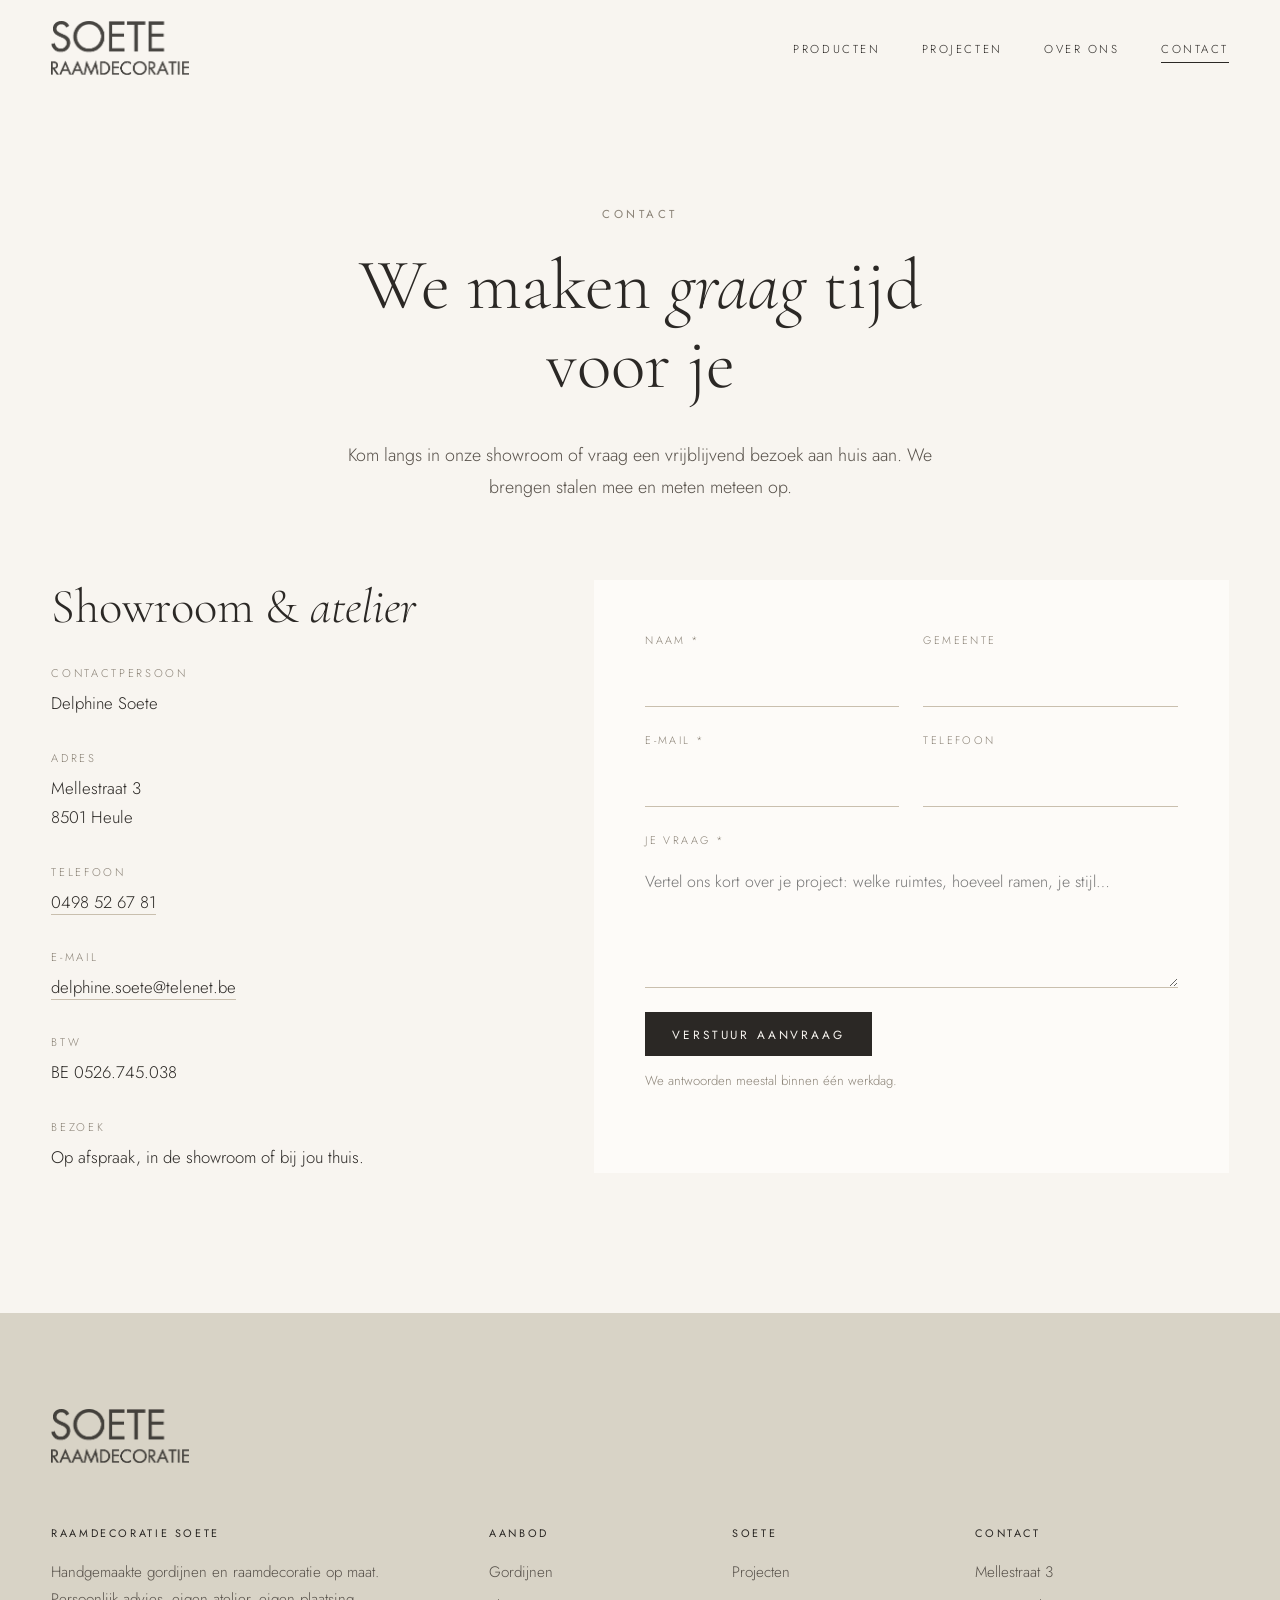
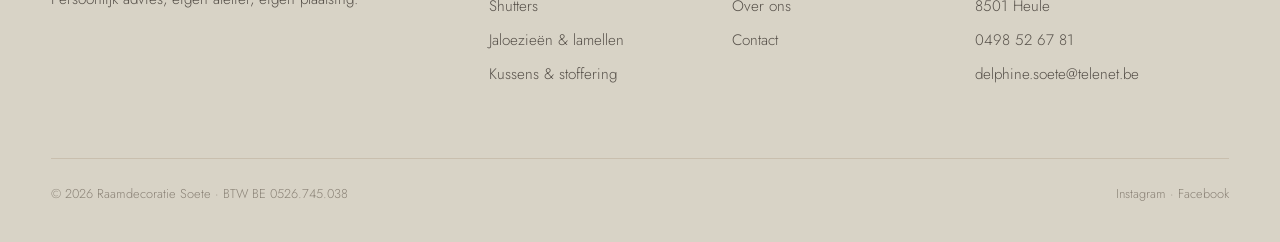
==== contact.html @ e117635f "Eerste versie website Soete Raamdecoratie Co-Authored-By: Claude Opus 5.5 <noreply@anthropic.com>" ====
<!doctype html>
<html lang="nl-BE">
<head>
  <meta charset="utf-8">
  <meta name="viewport" content="width=device-width, initial-scale=1">
  <title>Contact — Raamdecoratie Soete</title>
  <meta name="description" content="Maak een afspraak bij Raamdecoratie Soete voor advies aan huis of in de showroom.">
  <link rel="preconnect" href="https://fonts.googleapis.com">
  <link rel="preconnect" href="https://fonts.gstatic.com" crossorigin>
  <link href="https://fonts.googleapis.com/css2?family=Cormorant+Garamond:ital,wght@0,300;0,400;0,500;1,300;1,400&family=Jost:wght@300;400&display=swap" rel="stylesheet">
  <link rel="stylesheet" href="css/style.css">
</head>
<body>

<header class="site-header">
  <nav class="container nav" aria-label="Hoofdmenu">
    <a class="logo" href="index.html"><img src="images/logo.png" alt="Soete Raamdecoratie" width="558" height="219"></a>
    <ul class="nav__group">
      <li><a href="producten.html">Producten</a></li>
      <li><a href="projecten.html">Projecten</a></li>
      <li><a href="over-ons.html">Over ons</a></li>
      <li><a href="contact.html" aria-current="page">Contact</a></li>
    </ul>
    <button class="nav__toggle" aria-label="Menu" aria-expanded="false"><span></span><span></span></button>
    <ul class="nav__mobile">
      <li><a href="index.html">Home</a></li>
      <li><a href="producten.html">Producten</a></li>
      <li><a href="projecten.html">Projecten</a></li>
      <li><a href="over-ons.html">Over ons</a></li>
      <li><a href="contact.html">Contact</a></li>
    </ul>
  </nav>
</header>

<main>
  <section class="page-hero">
    <div class="container">
      <span class="eyebrow">Contact</span>
      <h1>We maken <em>graag</em> tijd voor je</h1>
      <p class="lead">Kom langs in onze showroom of vraag een vrijblijvend bezoek aan huis aan. We brengen stalen mee en meten meteen op.</p>
    </div>
  </section>

  <section class="section" style="padding-top:0">
    <div class="container contact-grid">
      <div class="contact-info reveal">
        <h2>Showroom &amp; <em>atelier</em></h2>
        <dl>
          <dt>Contactpersoon</dt>
          <dd>Delphine Soete</dd>
          <dt>Adres</dt>
          <dd>Mellestraat 3<br>8501 Heule</dd>
          <dt>Telefoon</dt>
          <dd><a href="tel:+32498526781">0498 52 67 81</a></dd>
          <dt>E-mail</dt>
          <dd><a href="mailto:delphine.soete@telenet.be">delphine.soete@telenet.be</a></dd>
          <dt>BTW</dt>
          <dd>BE 0526.745.038</dd>
          <dt>Bezoek</dt>
          <dd>Op afspraak, in de showroom of bij jou thuis.</dd>
        </dl>
      </div>

      <div class="form reveal">
        <!-- Zonder action opent het formulier een e-mail. Voor echte verzending: vul action in (bv. Formspree) en method="POST". -->
        <form id="contact-form" data-mailto="delphine.soete@telenet.be">
          <div class="form__row">
            <div class="field"><label for="naam">Naam *</label><input id="naam" name="naam" required autocomplete="name"></div>
            <div class="field"><label for="gemeente">Gemeente</label><input id="gemeente" name="gemeente" autocomplete="address-level2"></div>
          </div>
          <div class="form__row">
            <div class="field"><label for="email">E-mail *</label><input id="email" name="email" type="email" required autocomplete="email"></div>
            <div class="field"><label for="telefoon">Telefoon</label><input id="telefoon" name="telefoon" type="tel" autocomplete="tel"></div>
          </div>
          <div class="field"><label for="bericht">Je vraag *</label><textarea id="bericht" name="bericht" required placeholder="Vertel ons kort over je project: welke ruimtes, hoeveel ramen, je stijl…"></textarea></div>
          <button class="btn btn--solid" type="submit">Verstuur aanvraag</button>
          <p class="form__note">We antwoorden meestal binnen één werkdag.</p>
        </form>
        <p class="form__success">Dank je wel! We nemen snel contact met je op.</p>
      </div>
    </div>
  </section>
</main>

<footer class="site-footer">
  <div class="container">
    <div class="footer-top">
      <a class="logo" href="index.html"><img src="images/logo.png" alt="Soete Raamdecoratie" width="558" height="219"></a>
    </div>
    <div class="footer-grid">
      <div>
        <h4>Raamdecoratie Soete</h4>
        <p>Handgemaakte gordijnen en raamdecoratie op maat.<br>Persoonlijk advies, eigen atelier, eigen plaatsing.</p>
      </div>
      <div>
        <h4>Aanbod</h4>
        <ul>
          <li><a href="producten.html#gordijnen">Gordijnen</a></li>
          <li><a href="producten.html#shutters">Shutters</a></li>
          <li><a href="producten.html#jaloezieen">Jaloezieën &amp; lamellen</a></li>
          <li><a href="producten.html#stoffering">Kussens &amp; stoffering</a></li>
        </ul>
      </div>
      <div>
        <h4>Soete</h4>
        <ul>
          <li><a href="projecten.html">Projecten</a></li>
          <li><a href="over-ons.html">Over ons</a></li>
          <li><a href="contact.html">Contact</a></li>
        </ul>
      </div>
      <div>
        <h4>Contact</h4>
        <ul>
          <li>Mellestraat 3</li>
          <li>8501 Heule</li>
          <li><a href="tel:+32498526781">0498 52 67 81</a></li>
          <li><a href="mailto:delphine.soete@telenet.be">delphine.soete@telenet.be</a></li>
        </ul>
      </div>
    </div>
    <div class="footer-bottom">
      <span>© <span data-year>2026</span> Raamdecoratie Soete · BTW BE 0526.745.038</span>
      <span><a href="https://www.instagram.com/soeteraamdecoratie/" target="_blank" rel="noopener">Instagram</a> · <a href="https://www.facebook.com/soeteraamdecoratie/?locale=nl_BE" target="_blank" rel="noopener">Facebook</a></span>
    </div>
  </div>
</footer>

<script src="js/main.js"></script>
</body>
</html>
---- css/style.css ----
/* ==========================================================
   Raamdecoratie Soete — stijlblad
   Rustig & warm: ivoor, greige, linnen; serif titels met cursief
   accent; roestbruin accent (uit de fluwelen kussens).
   ========================================================== */

:root {
  --ivory: #f8f5f0;
  --paper: #fdfbf8;
  --linen: #ede7dd;
  --greige: #d8d3c6;
  --sand: #c9bfae;
  --stone: #8b8377;
  --ink: #2b2825;
  --ink-soft: #57514a;
  --accent: #8c4f33;
  --accent-dark: #6e3d27;

  --serif: "Cormorant Garamond", "Times New Roman", serif;
  --sans: "Jost", "Helvetica Neue", Arial, sans-serif;

  --maxw: 1280px;
  --gutter: clamp(16px, 4vw, 56px);
  --ease: cubic-bezier(.2, .7, .2, 1);
}

*, *::before, *::after { box-sizing: border-box; }
html { scroll-behavior: smooth; }
body {
  margin: 0;
  background: var(--ivory);
  color: var(--ink);
  font-family: var(--sans);
  font-weight: 300;
  font-size: 17px;
  line-height: 1.75;
  -webkit-font-smoothing: antialiased;
}
img { display: block; max-width: 100%; height: auto; }
a { color: inherit; }

h1, h2, h3, h4 {
  font-family: var(--serif);
  font-weight: 400;
  line-height: 1.1;
  margin: 0 0 .5em;
}
h1 { font-size: clamp(2.7rem, 5.6vw, 5.2rem); font-weight: 300; }
h2 { font-size: clamp(2rem, 3.8vw, 3.3rem); font-weight: 300; }
h3 { font-size: clamp(1.4rem, 2vw, 1.75rem); }
h1 em, h2 em { font-style: italic; }
p { margin: 0 0 1.1em; }

.eyebrow {
  display: inline-block;
  font-size: .72rem;
  letter-spacing: .3em;
  text-transform: uppercase;
  font-weight: 400;
  color: var(--stone);
  margin-bottom: 1.4rem;
}

.container { width: 100%; max-width: var(--maxw); margin: 0 auto; padding: 0 var(--gutter); }
.section { padding: clamp(80px, 11vw, 150px) 0; }
.section--linen { background: var(--linen); }
.section--greige { background: var(--greige); }
.section--ink { background: var(--ink); color: var(--ivory); }
.section--ink .eyebrow { color: var(--sand); }
.center { text-align: center; }
.lead { font-size: 1.12rem; color: var(--ink-soft); max-width: 620px; }
.center .lead { margin-left: auto; margin-right: auto; }
.statement {
  font-family: var(--serif); font-weight: 300; text-align: center;
  font-size: clamp(1.8rem, 3.4vw, 2.9rem); line-height: 1.3;
  max-width: 900px; margin: 0 auto;
}
.statement em { color: var(--accent); }

/* ---------- Knoppen ---------- */
.btn {
  display: inline-flex; align-items: center; gap: .7em;
  padding: 1.05em 2.2em;
  font-family: var(--sans); font-size: .74rem; font-weight: 400;
  letter-spacing: .24em; text-transform: uppercase; text-decoration: none;
  border: 1px solid var(--ink); color: var(--ink); background: transparent;
  cursor: pointer;
  transition: background .35s var(--ease), color .35s var(--ease), border-color .35s var(--ease);
}
.btn:hover { background: var(--ink); color: var(--ivory); }
.btn--solid { background: var(--ink); color: var(--ivory); }
.btn--solid:hover { background: var(--accent); border-color: var(--accent); }
.btn--light { border-color: var(--ivory); color: var(--ivory); }
.btn--light:hover { background: var(--ivory); color: var(--ink); }
.link-arrow {
  font-size: .74rem; letter-spacing: .24em; text-transform: uppercase;
  text-decoration: none; border-bottom: 1px solid currentColor; padding-bottom: 5px;
  transition: color .3s;
}
.link-arrow:hover { color: var(--accent); }

/* ---------- Header: logo links, menu rechts ---------- */
.site-header {
  position: sticky; top: 0; z-index: 50;
  background: var(--ivory);
  transition: box-shadow .4s var(--ease);
}
.site-header.is-scrolled { box-shadow: 0 1px 0 rgba(43, 40, 37, .1); }
.nav {
  display: flex; align-items: center; justify-content: space-between; gap: 32px;
  height: 96px;
}
.logo { display: block; line-height: 0; }
.logo img { height: 54px; width: auto; }
.nav__group { display: flex; gap: 2.6rem; list-style: none; margin: 0; padding: 0; }
.nav__group a {
  text-decoration: none; font-size: .72rem; letter-spacing: .22em; text-transform: uppercase;
  position: relative; padding: 6px 0;
}
.nav__group a::after {
  content: ""; position: absolute; left: 0; right: 100%; bottom: 0; height: 1px;
  background: currentColor; transition: right .35s var(--ease);
}
.nav__group a:hover::after, .nav__group a[aria-current="page"]::after { right: 0; }
.nav__toggle {
  display: none; background: none; border: 0; color: inherit; cursor: pointer;
  width: 44px; height: 44px; padding: 12px 10px; margin-right: -10px;
}
.nav__toggle span { display: block; height: 1px; background: currentColor; margin: 6px 0; transition: transform .3s; }
.nav__mobile { display: none; }

@media (max-width: 960px) {
  .nav { height: 76px; }
  .logo img { height: 42px; }
  .nav__group { display: none; }
  .nav__toggle { display: block; }
  .nav__mobile {
    display: block; list-style: none; margin: 0;
    position: absolute; left: 0; right: 0; top: 100%;
    background: var(--ivory);
    padding: 8px var(--gutter) 28px;
    box-shadow: 0 24px 30px rgba(0,0,0,.06);
    transform: translateY(-8px); opacity: 0; pointer-events: none;
    transition: opacity .3s, transform .3s var(--ease);
  }
  .nav__mobile a {
    display: block; padding: 16px 0; border-bottom: 1px solid var(--linen);
    text-decoration: none; font-family: var(--serif); font-size: 1.5rem;
  }
  .nav-open .nav__mobile { opacity: 1; transform: none; pointer-events: auto; }
  .nav-open .nav__toggle span:first-child { transform: translateY(3.5px) rotate(45deg); }
  .nav-open .nav__toggle span:last-child { transform: translateY(-3.5px) rotate(-45deg); }
}

/* ---------- Afbeeldingen + placeholders ---------- */
.media { position: relative; overflow: hidden; background: var(--linen); }
.media img { width: 100%; height: 100%; object-fit: cover; transition: transform 1.4s var(--ease); }
.media.is-missing {
  background:
    repeating-linear-gradient(90deg, rgba(255,255,255,.18) 0 1px, transparent 1px 6px),
    linear-gradient(160deg, var(--greige), var(--linen));
}
.media.is-missing img { display: none; }
.media.is-missing::after {
  content: attr(data-label);
  position: absolute; inset: 0; display: grid; place-items: center; text-align: center; padding: 1rem;
  font-family: var(--serif); font-style: italic; font-size: 1.15rem; color: var(--stone);
}

/* ---------- Hero (gesplitst, staande foto) ---------- */
.hero { padding: clamp(24px, 4vw, 48px) 0 clamp(80px, 10vw, 140px); }
.hero__grid {
  display: grid; grid-template-columns: 5fr 6fr; gap: clamp(32px, 6vw, 96px); align-items: center;
}
.hero__text { max-width: 540px; }
.hero__text p { font-size: 1.12rem; color: var(--ink-soft); max-width: 460px; }
.hero__actions { display: flex; flex-wrap: wrap; gap: 14px; margin-top: 2.4rem; }
.hero__media { aspect-ratio: 4 / 5; }
.hero__media img { object-position: 50% 60%; }
.hero__note {
  display: flex; align-items: center; gap: 14px; margin-top: 3rem;
  font-size: .8rem; letter-spacing: .08em; color: var(--stone);
}
.hero__note::before { content: ""; width: 48px; height: 1px; background: var(--sand); }
@media (max-width: 900px) {
  .hero__grid { grid-template-columns: 1fr; }
  .hero__media { aspect-ratio: 4 / 5; order: -1; margin: 0 calc(var(--gutter) * -1); }
}

/* Kleine hero voor subpagina's */
.page-hero { padding: clamp(56px, 8vw, 110px) 0 clamp(48px, 6vw, 80px); text-align: center; }
.page-hero h1 { max-width: 18ch; margin-left: auto; margin-right: auto; }
.page-hero .lead { margin: 0 auto; }

/* ---------- "In één oogopslag" diensten ---------- */
.services {
  display: grid; grid-template-columns: repeat(4, 1fr);
  border-top: 1px solid var(--sand); margin-top: 64px;
}
.service {
  padding: 36px 32px 8px 0; text-decoration: none; display: flex; flex-direction: column;
}
.service + .service { padding-left: 32px; border-left: 1px solid var(--sand); }
.service__num { font-size: .78rem; letter-spacing: .12em; color: var(--stone); }
.service h3 { margin: 1rem 0 .6rem; transition: color .3s; }
.service:hover h3 { color: var(--accent); }
.service p { font-size: .95rem; color: var(--ink-soft); margin: 0; }
@media (max-width: 1000px) {
  .services { grid-template-columns: 1fr 1fr; }
  .service, .service + .service { padding: 32px 24px 28px 0; border-left: 0; border-bottom: 1px solid var(--sand); }
  .service:nth-child(even) { padding-left: 24px; border-left: 1px solid var(--sand); }
}
@media (max-width: 560px) {
  .services { grid-template-columns: 1fr; }
  .service:nth-child(even) { padding-left: 0; border-left: 0; }
}

/* ---------- Split (tekst + beeld) ---------- */
.split {
  display: grid; grid-template-columns: 1fr 1fr; gap: clamp(40px, 8vw, 120px); align-items: center;
}
.split--reverse .split__media { order: 2; }
.split__media { aspect-ratio: 4 / 5; }
.split__text { max-width: 500px; }
@media (max-width: 900px) {
  .split { grid-template-columns: 1fr; }
  .split--reverse .split__media { order: 0; }
}
.signature { font-family: var(--serif); font-style: italic; font-size: 1.7rem; color: var(--accent); margin-top: 1.5rem; }

/* HIB-label badge */
.badge {
  display: inline-flex; align-items: center; gap: 14px;
  margin: 4px 0 28px;
}
.badge__mark {
  width: 54px; height: 54px; border-radius: 50%; border: 1px solid var(--accent);
  display: grid; place-items: center; font-family: var(--serif); font-size: 1rem; letter-spacing: .1em; color: var(--accent);
}
.badge__text { font-size: .72rem; letter-spacing: .2em; text-transform: uppercase; line-height: 1.6; color: var(--ink-soft); }

/* ---------- Genummerde tegels (home) ---------- */
.tiles { display: grid; grid-template-columns: repeat(3, 1fr); gap: clamp(16px, 2.4vw, 32px); margin-top: 56px; }
.tile { text-decoration: none; display: block; }
.tile__label { display: block; font-size: .95rem; letter-spacing: .06em; margin-bottom: 18px; }
.tile__label b { font-weight: 400; color: var(--stone); margin-right: .5em; }
.tile .media { aspect-ratio: 3 / 4; }
.tile:hover .media img { transform: scale(1.04); }
.tile p { font-size: .95rem; color: var(--ink-soft); margin-top: 16px; }
@media (max-width: 800px) { .tiles { grid-template-columns: 1fr; gap: 48px; } }

/* ---------- Werkwijze ---------- */
.steps { display: grid; grid-template-columns: repeat(4, 1fr); gap: 40px; margin-top: 64px; }
.step { border-top: 1px solid rgba(248,245,240,.22); padding-top: 26px; }
.step__num { font-family: var(--serif); font-style: italic; font-size: 1.1rem; color: var(--sand); display: block; margin-bottom: 14px; }
.step h3 { font-size: 1.45rem; }
.step p { font-size: .95rem; opacity: .78; }
@media (max-width: 900px) { .steps { grid-template-columns: 1fr 1fr; } }
@media (max-width: 560px) { .steps { grid-template-columns: 1fr; } }

/* ---------- Projecten ---------- */
.gallery { display: grid; grid-template-columns: repeat(3, 1fr); gap: 56px clamp(16px, 2.4vw, 32px); align-items: start; }
.gallery__item { text-decoration: none; cursor: zoom-in; display: block; }
.gallery__item .media { aspect-ratio: 2 / 3; }
.gallery__item--wide { grid-column: span 2; }
.gallery__item--wide .media { aspect-ratio: 7 / 5; } /* even hoog als een staande foto ernaast */
.gallery__item:hover img { transform: scale(1.03); }
.gallery__meta { padding-top: 14px; display: flex; justify-content: space-between; gap: 12px; align-items: baseline; }
.gallery__meta strong { font-family: var(--serif); font-weight: 400; font-size: 1.3rem; }
@media (max-width: 900px) {
  .gallery { grid-template-columns: 1fr 1fr; }
  .gallery__item--wide { grid-column: span 2; }
}
@media (max-width: 560px) {
  .gallery { grid-template-columns: 1fr; gap: 40px; }
  .gallery__item--wide { grid-column: span 1; }
  .gallery__item--wide .media { aspect-ratio: 2 / 3; }
}

/* Lightbox / diavoorstelling */
.lightbox {
  position: fixed; inset: 0; z-index: 100; background: rgba(30,27,24,.96);
  display: none; align-items: center; justify-content: center; padding: 6vh 80px;
}
.lightbox.is-open { display: flex; }
.lightbox img { max-height: 82vh; max-width: 100%; width: auto; object-fit: contain; }
.lightbox__nav {
  position: absolute; top: 50%; transform: translateY(-50%);
  background: none; border: 0; color: var(--ivory); cursor: pointer;
  font-family: var(--serif); font-size: 3.4rem; line-height: 1; width: 64px; height: 96px; opacity: .7;
  transition: opacity .3s;
}
.lightbox__nav:hover { opacity: 1; }
.lightbox__nav--prev { left: 8px; }
.lightbox__nav--next { right: 8px; }
@media (max-width: 700px) {
  .lightbox { padding: 8vh 0; }
  .lightbox__nav { top: auto; bottom: 1.5vh; transform: none; height: 56px; }
}
.lightbox__caption { position: absolute; left: 0; right: 0; bottom: 3vh; text-align: center; color: var(--sand); font-family: var(--serif); font-style: italic; font-size: 1.2rem; }
.lightbox__close {
  position: absolute; top: 20px; right: 24px; background: none; border: 0; color: var(--ivory);
  font-size: 2.2rem; cursor: pointer; width: 48px; height: 48px; line-height: 1;
}

/* ---------- Producten ---------- */
.product { padding: clamp(64px, 9vw, 120px) 0; border-top: 1px solid var(--greige); }
.product__num { font-size: .78rem; letter-spacing: .12em; color: var(--stone); display: block; margin-bottom: 1rem; }
.product__what { font-family: var(--serif); font-style: italic; font-size: 1.3rem; line-height: 1.45; color: var(--ink); }
.product ul { list-style: none; padding: 0; margin: 1.4rem 0 2.2rem; }
.product li { padding: 11px 0 11px 28px; border-bottom: 1px solid var(--linen); position: relative; font-size: .97rem; }
.product li::before { content: ""; position: absolute; left: 0; top: 23px; width: 14px; height: 1px; background: var(--accent); }

.jump { display: flex; flex-wrap: wrap; justify-content: center; gap: 10px 32px; margin-top: 2.4rem; }
.jump a { font-size: .72rem; letter-spacing: .22em; text-transform: uppercase; text-decoration: none; color: var(--ink-soft); }
.jump a:hover { color: var(--accent); }

/* ---------- Team ---------- */
.team { display: grid; grid-template-columns: repeat(3, 1fr); gap: clamp(20px, 3vw, 40px); margin-top: 56px; }
.member .media { aspect-ratio: 3 / 4; margin-bottom: 20px; }
.member h3 { margin-bottom: .2rem; }
.member__role { font-size: .7rem; letter-spacing: .24em; text-transform: uppercase; color: var(--accent); display: block; margin-bottom: .9rem; }
.member p { font-size: .95rem; color: var(--ink-soft); }
@media (max-width: 900px) { .team { grid-template-columns: 1fr 1fr; } }
@media (max-width: 560px) { .team { grid-template-columns: 1fr; } }

.values { display: grid; grid-template-columns: repeat(3, 1fr); margin-top: 56px; border-top: 1px solid var(--sand); }
.values > div { padding: 32px 32px 0 0; }
.values > div + div { padding-left: 32px; border-left: 1px solid var(--sand); }
.values h3 { font-size: 1.6rem; }
.values p { color: var(--ink-soft); font-size: .97rem; }
@media (max-width: 800px) {
  .values { grid-template-columns: 1fr; }
  .values > div, .values > div + div { padding: 28px 0; border-left: 0; border-bottom: 1px solid var(--sand); }
}

/* ---------- Contact ---------- */
.contact-grid { display: grid; grid-template-columns: 5fr 7fr; gap: clamp(40px, 7vw, 100px); }
@media (max-width: 900px) { .contact-grid { grid-template-columns: 1fr; } }
.contact-info dl { margin: 0; }
.contact-info dt { font-size: .7rem; letter-spacing: .24em; text-transform: uppercase; color: var(--stone); margin-top: 1.9rem; }
.contact-info dd { margin: .35rem 0 0; font-size: 1.05rem; }
.contact-info dd a { text-decoration: none; border-bottom: 1px solid var(--sand); }
.contact-info dd a:hover { border-color: var(--accent); }
.hours { width: 100%; border-collapse: collapse; font-size: .97rem; }
.hours td { padding: 7px 0; border-bottom: 1px solid var(--linen); }
.hours td:last-child { text-align: right; color: var(--ink-soft); }

.form { background: var(--paper); padding: clamp(28px, 4vw, 56px); }
.form__row { display: grid; grid-template-columns: 1fr 1fr; gap: 24px; }
@media (max-width: 600px) { .form__row { grid-template-columns: 1fr; gap: 0; } }
.field { margin-bottom: 24px; display: flex; flex-direction: column; }
.field > label { font-size: .68rem; letter-spacing: .22em; text-transform: uppercase; color: var(--stone); margin-bottom: 8px; }
.field input, .field textarea {
  font: inherit; font-size: 16px; color: var(--ink);
  border: 0; border-bottom: 1px solid var(--sand); background: transparent;
  padding: 10px 0; border-radius: 0; outline: none; transition: border-color .3s;
}
.field textarea { min-height: 130px; resize: vertical; }
.field input:focus, .field textarea:focus { border-color: var(--accent); }
.form__note { font-size: .82rem; color: var(--stone); margin-top: 14px; }
.form__success { display: none; font-family: var(--serif); font-size: 1.6rem; font-style: italic; color: var(--accent); }
.form.is-sent .form__success { display: block; }
.form.is-sent form { display: none; }

.map { display: block; margin-top: 88px; aspect-ratio: 21 / 8; border: 0; width: 100%; filter: grayscale(.9) sepia(.12); }
@media (max-width: 700px) { .map { aspect-ratio: 4 / 3; } }

/* ---------- CTA band met sfeerfoto ---------- */
.cta { position: relative; color: var(--ivory); text-align: center; padding: clamp(120px, 16vw, 220px) 0; }
.cta .media { position: absolute; inset: 0; background: var(--ink); }
.cta .media::before { content: ""; position: absolute; inset: 0; background: rgba(30,27,24,.45); z-index: 1; }
.cta .media.is-missing::after { display: none; }
.cta .container { position: relative; z-index: 2; }
.cta .eyebrow { color: var(--linen); }
.cta p { max-width: 540px; margin: 0 auto 2.2rem; opacity: .92; }

/* ---------- Footer ---------- */
.site-footer { background: var(--greige); color: var(--ink-soft); padding: 96px 0 36px; font-size: .95rem; }
.footer-top { text-align: left; margin-bottom: 56px; }
.footer-top .logo { display: inline-block; }
.footer-grid { display: grid; grid-template-columns: 2fr 1fr 1fr 1.3fr; gap: 48px; }
.site-footer h4 { font-family: var(--sans); font-size: .68rem; letter-spacing: .24em; text-transform: uppercase; color: var(--ink); margin-bottom: 1.2rem; font-weight: 400; }
.site-footer ul { list-style: none; margin: 0; padding: 0; }
.site-footer li { margin-bottom: .45rem; }
.site-footer a { text-decoration: none; transition: color .3s; }
.site-footer a:hover { color: var(--accent); }
.footer-bottom {
  margin-top: 64px; padding-top: 24px; border-top: 1px solid var(--sand);
  display: flex; justify-content: space-between; flex-wrap: wrap; gap: 12px; font-size: .8rem; color: var(--stone);
}
@media (max-width: 900px) { .footer-grid { grid-template-columns: 1fr 1fr; } }
@media (max-width: 520px) { .footer-grid { grid-template-columns: 1fr; } }

/* ---------- Reveal animatie ---------- */
.reveal { opacity: 0; transform: translateY(24px); transition: opacity 1.1s var(--ease), transform 1.1s var(--ease); }
.reveal.is-visible { opacity: 1; transform: none; }
@media (prefers-reduced-motion: reduce) {
  .reveal { opacity: 1; transform: none; transition: none; }
  html { scroll-behavior: auto; }
  .media img { transition: none; }
}
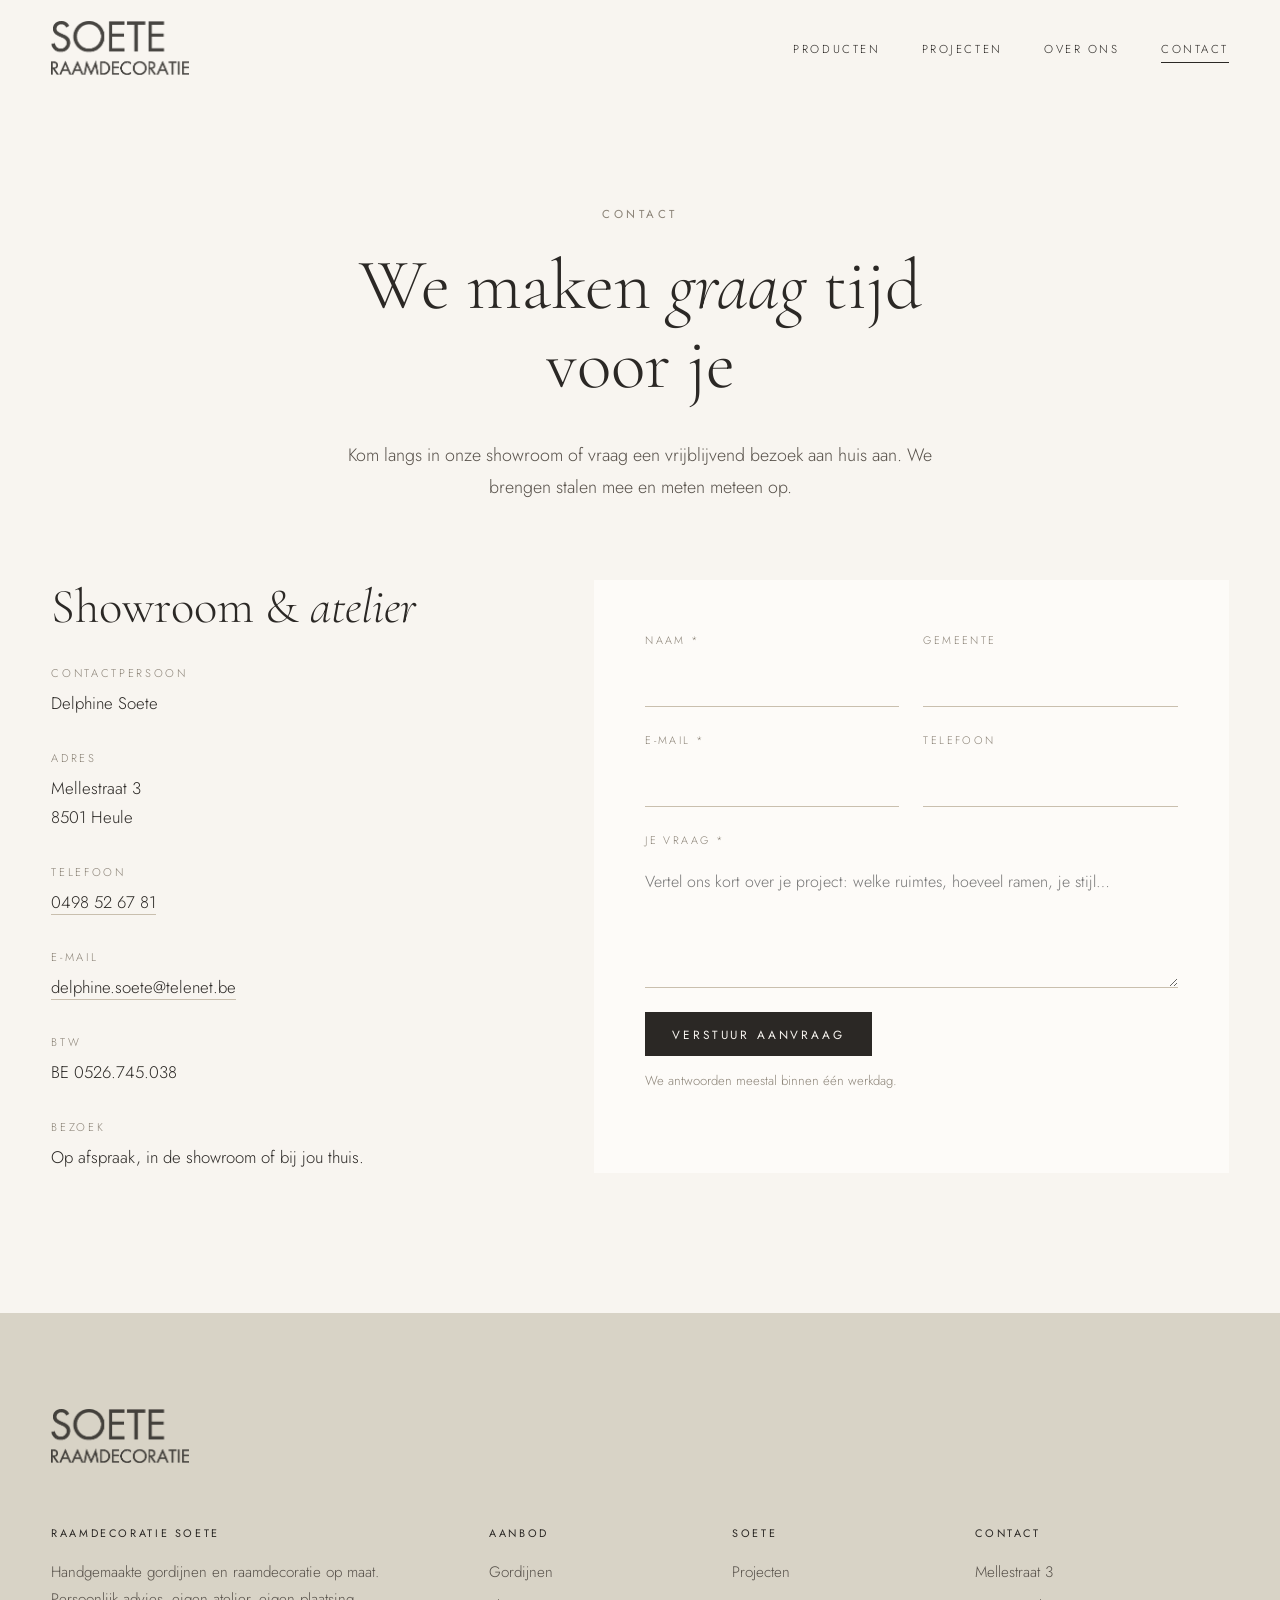
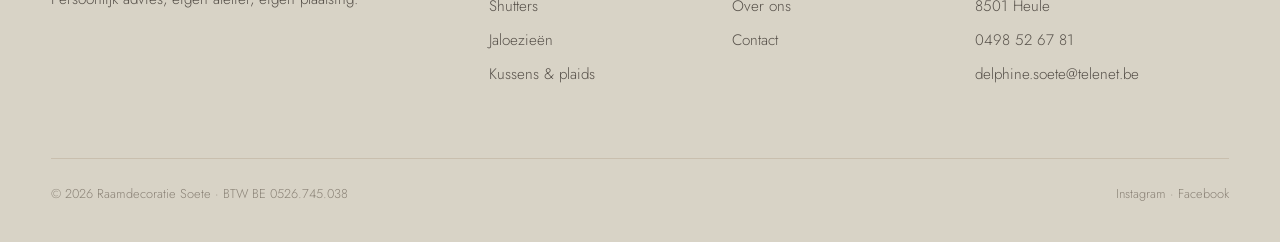
==== commit 1c4aed02: "Producten: jaloezieën horizontaal en verticaal apart, kussens zonder zetelstoffering Co-Authored-By:" ====
--- a/contact.html
+++ b/contact.html
@@ -97,8 +97,8 @@
         <ul>
           <li><a href="producten.html#gordijnen">Gordijnen</a></li>
           <li><a href="producten.html#shutters">Shutters</a></li>
-          <li><a href="producten.html#jaloezieen">Jaloezieën &amp; lamellen</a></li>
-          <li><a href="producten.html#stoffering">Kussens &amp; stoffering</a></li>
+          <li><a href="producten.html#jaloezieen">Jaloezieën</a></li>
+          <li><a href="producten.html#kussens">Kussens &amp; plaids</a></li>
         </ul>
       </div>
       <div>
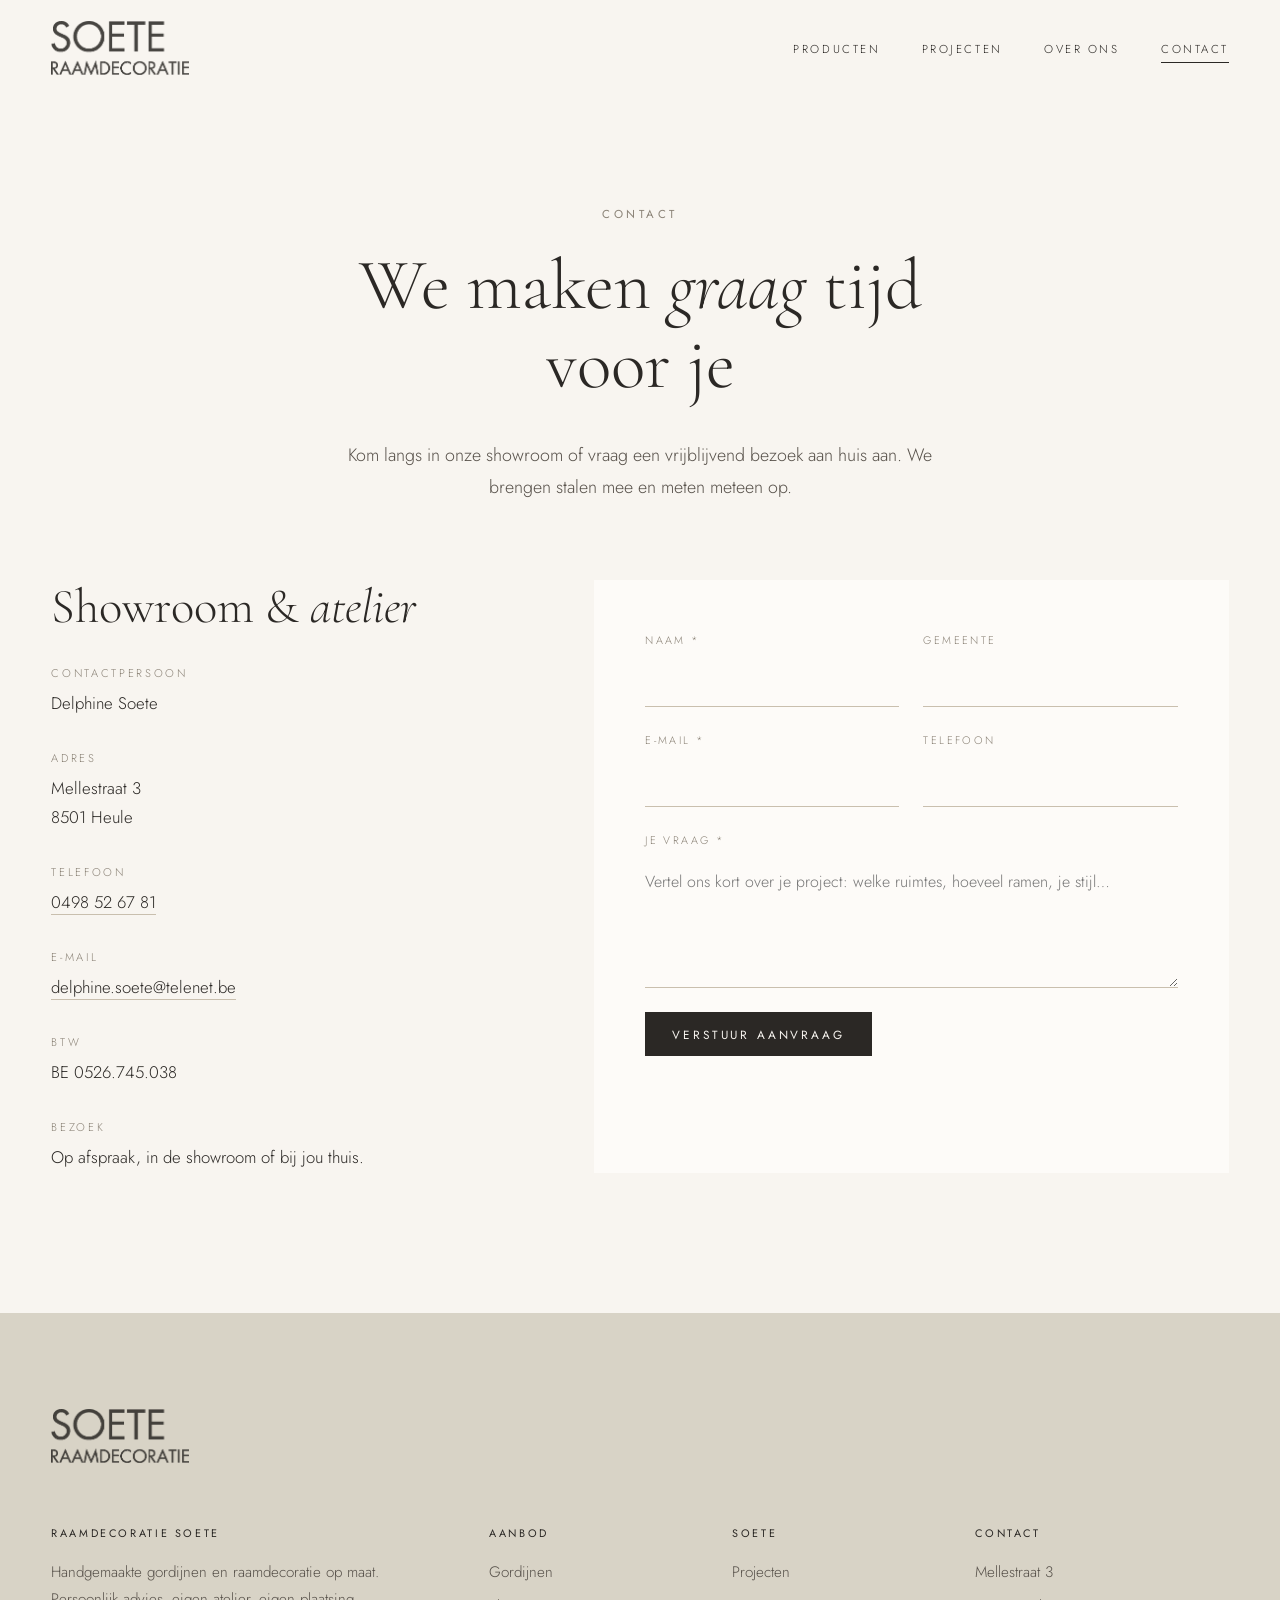
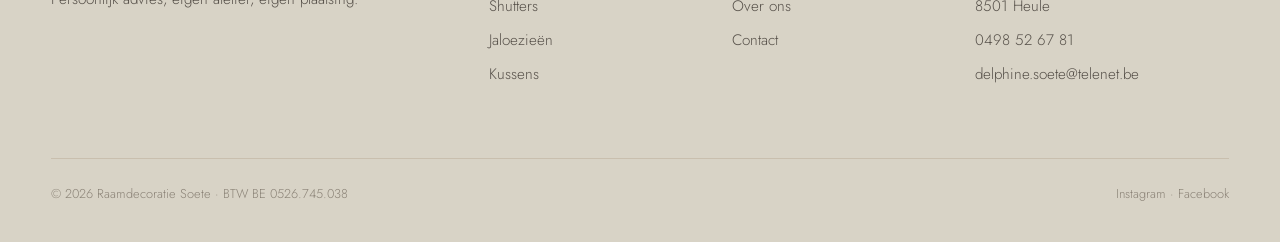
==== commit 95738f35: "Plaids en antwoordtermijn contactformulier verwijderd Co-Authored-By: Claude Opus 5.5 <noreply@anthr" ====
--- a/contact.html
+++ b/contact.html
@@ -74,7 +74,6 @@
           </div>
           <div class="field"><label for="bericht">Je vraag *</label><textarea id="bericht" name="bericht" required placeholder="Vertel ons kort over je project: welke ruimtes, hoeveel ramen, je stijl…"></textarea></div>
           <button class="btn btn--solid" type="submit">Verstuur aanvraag</button>
-          <p class="form__note">We antwoorden meestal binnen één werkdag.</p>
         </form>
         <p class="form__success">Dank je wel! We nemen snel contact met je op.</p>
       </div>
@@ -98,7 +97,7 @@
           <li><a href="producten.html#gordijnen">Gordijnen</a></li>
           <li><a href="producten.html#shutters">Shutters</a></li>
           <li><a href="producten.html#jaloezieen">Jaloezieën</a></li>
-          <li><a href="producten.html#kussens">Kussens &amp; plaids</a></li>
+          <li><a href="producten.html#kussens">Kussens</a></li>
         </ul>
       </div>
       <div>
--- a/css/style.css
+++ b/css/style.css
@@ -307,6 +307,10 @@
 .product { padding: clamp(64px, 9vw, 120px) 0; border-top: 1px solid var(--greige); }
 .product__num { font-size: .78rem; letter-spacing: .12em; color: var(--stone); display: block; margin-bottom: 1rem; }
 .product__what { font-family: var(--serif); font-style: italic; font-size: 1.3rem; line-height: 1.45; color: var(--ink); }
+.product__sub { margin: 1.6rem 0; padding-top: 1.4rem; border-top: 1px solid var(--linen); }
+.product__sub h3 { font-size: 1.5rem; margin-bottom: .2rem; }
+.product__sub .product__what { font-size: 1.15rem; margin-bottom: .6rem; }
+.product__sub + .btn { margin-top: .6rem; }
 .product ul { list-style: none; padding: 0; margin: 1.4rem 0 2.2rem; }
 .product li { padding: 11px 0 11px 28px; border-bottom: 1px solid var(--linen); position: relative; font-size: .97rem; }
 .product li::before { content: ""; position: absolute; left: 0; top: 23px; width: 14px; height: 1px; background: var(--accent); }
@@ -315,15 +319,7 @@
 .jump a { font-size: .72rem; letter-spacing: .22em; text-transform: uppercase; text-decoration: none; color: var(--ink-soft); }
 .jump a:hover { color: var(--accent); }
 
-/* ---------- Team ---------- */
-.team { display: grid; grid-template-columns: repeat(3, 1fr); gap: clamp(20px, 3vw, 40px); margin-top: 56px; }
-.member .media { aspect-ratio: 3 / 4; margin-bottom: 20px; }
-.member h3 { margin-bottom: .2rem; }
-.member__role { font-size: .7rem; letter-spacing: .24em; text-transform: uppercase; color: var(--accent); display: block; margin-bottom: .9rem; }
-.member p { font-size: .95rem; color: var(--ink-soft); }
-@media (max-width: 900px) { .team { grid-template-columns: 1fr 1fr; } }
-@media (max-width: 560px) { .team { grid-template-columns: 1fr; } }
-
+/* ---------- Waarden ---------- */
 .values { display: grid; grid-template-columns: repeat(3, 1fr); margin-top: 56px; border-top: 1px solid var(--sand); }
 .values > div { padding: 32px 32px 0 0; }
 .values > div + div { padding-left: 32px; border-left: 1px solid var(--sand); }
